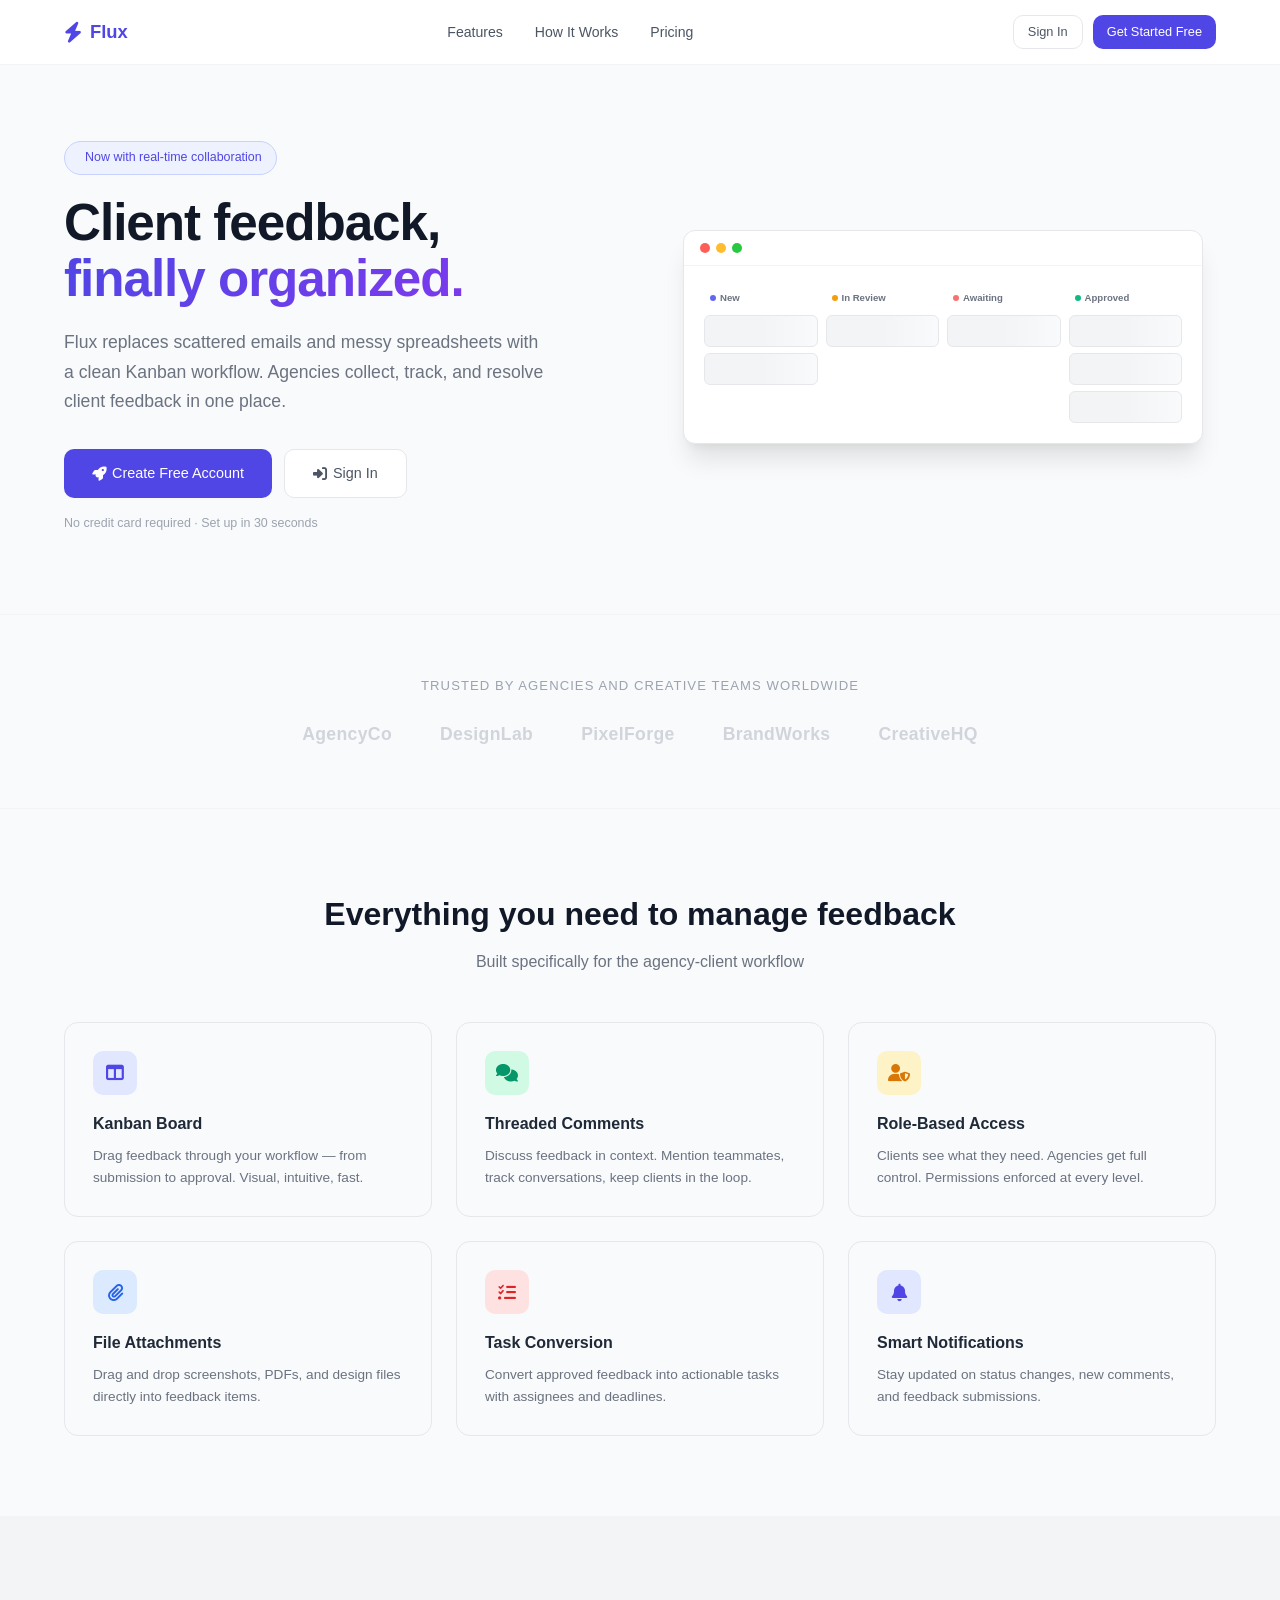
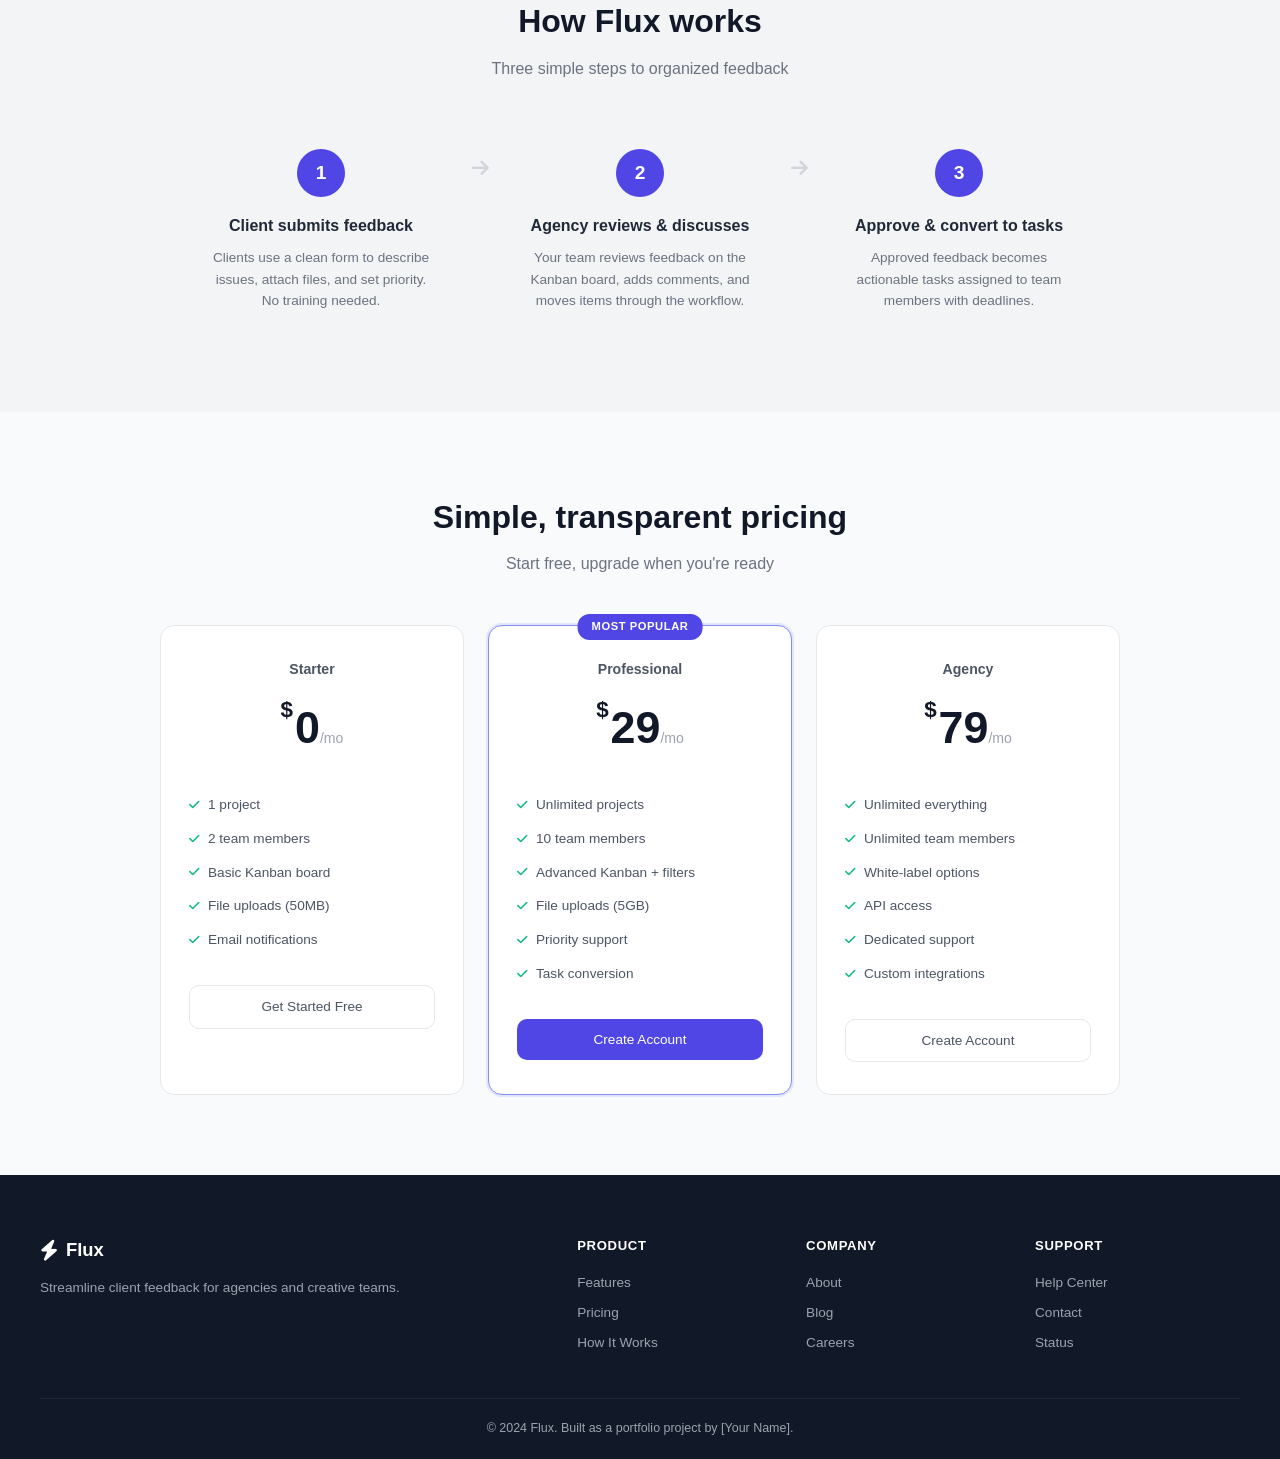
==== index.html @ b3759d48 "Add files via upload" ====
<!DOCTYPE html>
<html lang="en">
<head>
    <meta charset="UTF-8">
    <link rel="icon" type="image/svg+xml" href="data:image/svg+xml,<svg xmlns='http://www.w3.org/2000/svg' viewBox='0 0 100 100'><text y='.9em' font-size='90'>⚡</text></svg>">
    <meta name="viewport" content="width=device-width, initial-scale=1.0">
    <title>Flux — Feedback Portal</title>
    <meta name="description" content="Flux — A production-style SaaS client-agency feedback portal built with vanilla JavaScript.">

    <!-- Open Graph -->
    <meta property="og:title" content="Flux — Client-Agency Feedback Portal">
    <meta property="og:description" content="Production-style SaaS feedback management platform built with vanilla JS, HTML, and CSS. Zero dependencies.">
    <meta property="og:image" content="https://kingmiguelito-golteb.github.io/flux/screenshots/dashboard.png">
    <meta property="og:url" content="https://kingmiguelito-golteb.github.io/flux/">
    <meta property="og:type" content="website">

    <!-- Twitter Card -->
    <meta name="twitter:card" content="summary_large_image">
    <meta name="twitter:title" content="Flux — Client-Agency Feedback Portal">
    <meta name="twitter:description" content="SaaS feedback portal with Kanban, RBAC, analytics — zero dependencies.">
    <meta name="twitter:image" content="https://kingmiguelito-golteb.github.io/flux/screenshots/dashboard.png">

    <script>
        (function() {
            try {
                var session = localStorage.getItem('flux_session');
                if (session) {
                    window.location.replace('dashboard.html');
                } else {
                    window.location.replace('landing.html');
                }
            } catch(e) {
                window.location.replace('landing.html');
            }
        })();
    </script>
</head>
<body>
    <p>Redirecting...</p>
</body>
</html>
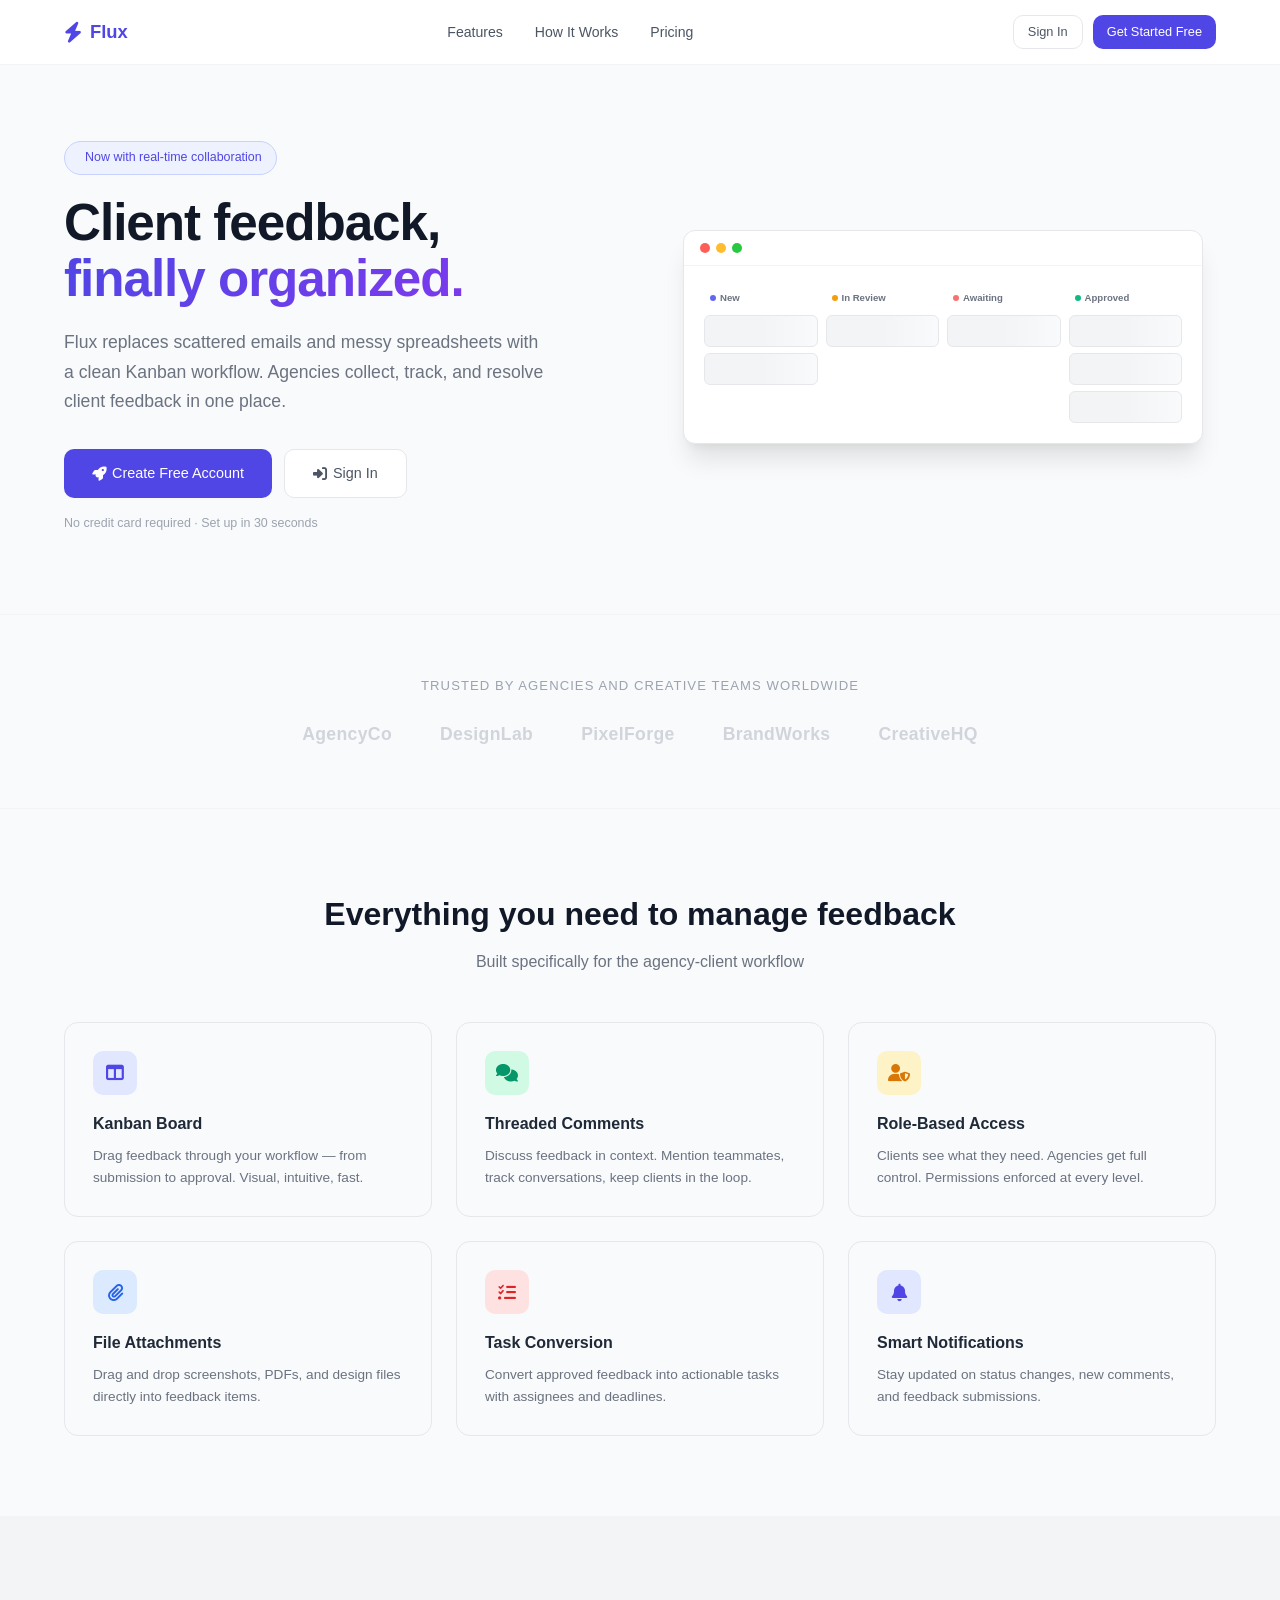
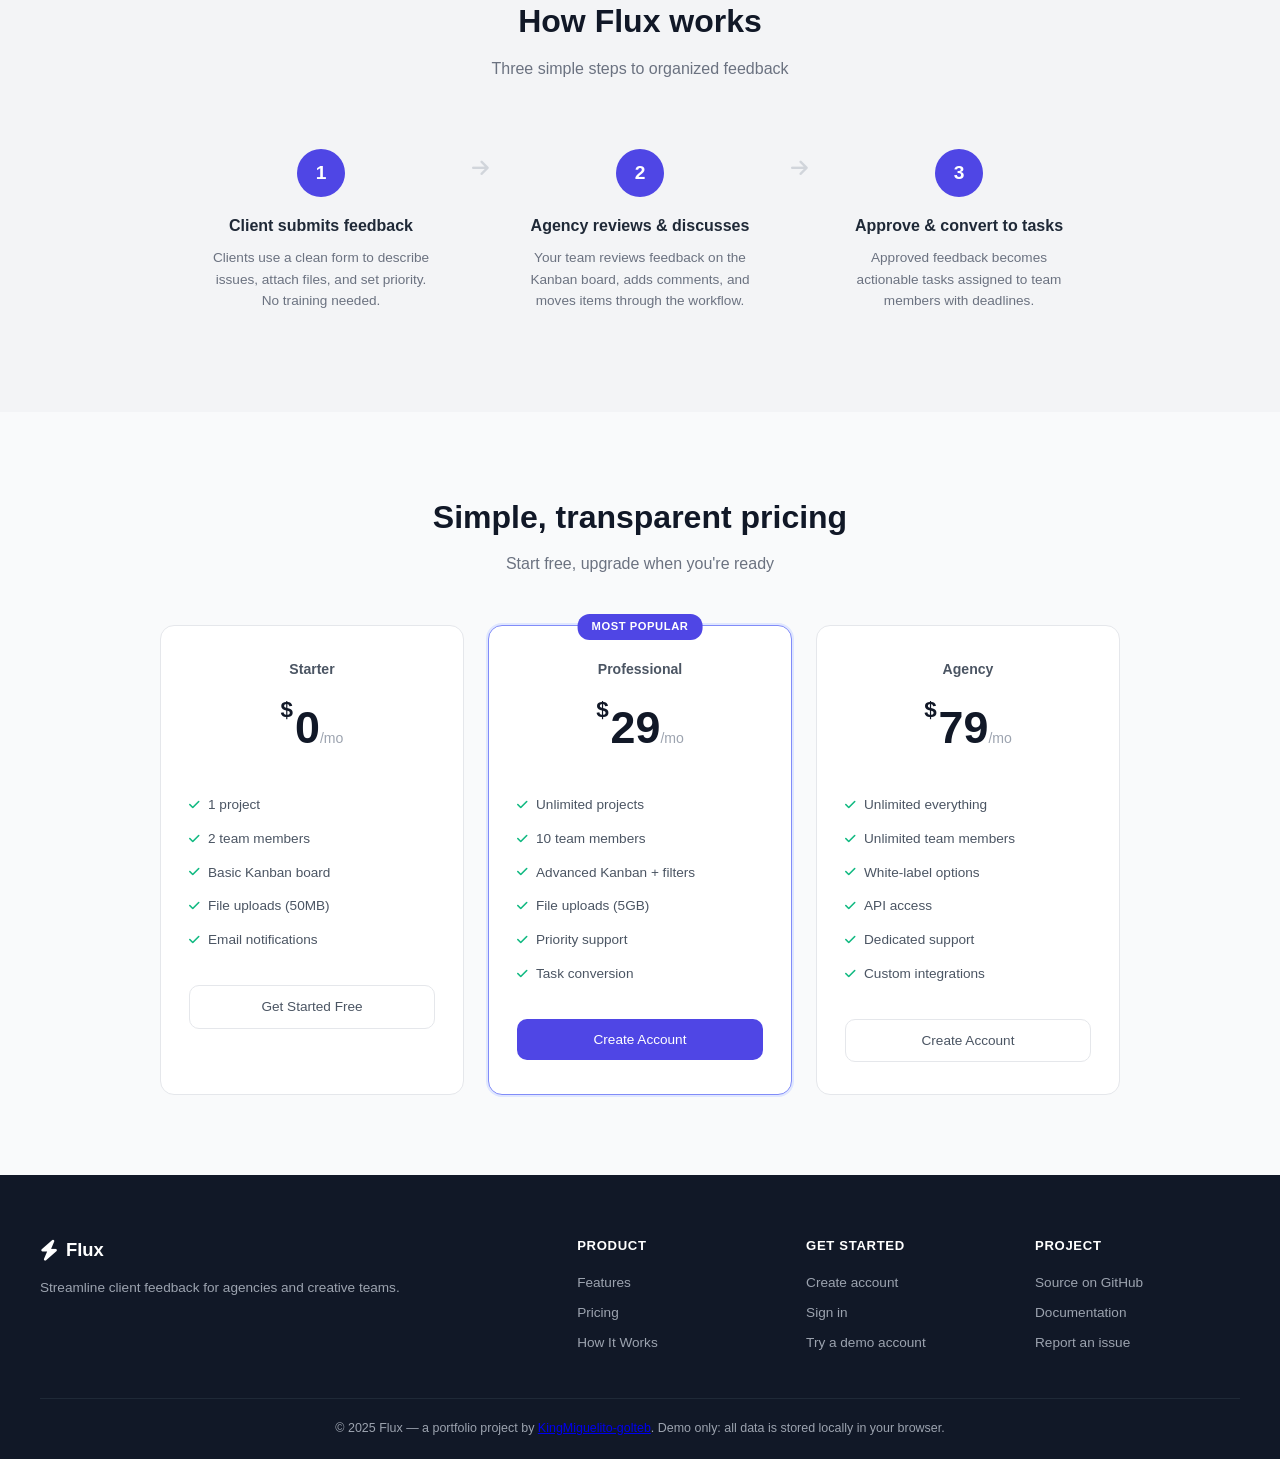
==== commit 3cb564ce: "Polish Flux to portfolio-ready state and prep Vercel deploy Deployment / security - Remove fake 'Con" ====
--- a/index.html
+++ b/index.html
@@ -10,15 +10,15 @@
     <!-- Open Graph -->
     <meta property="og:title" content="Flux — Client-Agency Feedback Portal">
     <meta property="og:description" content="Production-style SaaS feedback management platform built with vanilla JS, HTML, and CSS. Zero dependencies.">
-    <meta property="og:image" content="https://kingmiguelito-golteb.github.io/flux/screenshots/dashboard.png">
-    <meta property="og:url" content="https://kingmiguelito-golteb.github.io/flux/">
+    <meta property="og:image" content="https://flux-feedback-portal.vercel.app/screenshots/dashboard.png">
+    <meta property="og:url" content="https://flux-feedback-portal.vercel.app/">
     <meta property="og:type" content="website">
 
     <!-- Twitter Card -->
     <meta name="twitter:card" content="summary_large_image">
     <meta name="twitter:title" content="Flux — Client-Agency Feedback Portal">
     <meta name="twitter:description" content="SaaS feedback portal with Kanban, RBAC, analytics — zero dependencies.">
-    <meta name="twitter:image" content="https://kingmiguelito-golteb.github.io/flux/screenshots/dashboard.png">
+    <meta name="twitter:image" content="https://flux-feedback-portal.vercel.app/screenshots/dashboard.png">
 
     <script>
         (function() {
